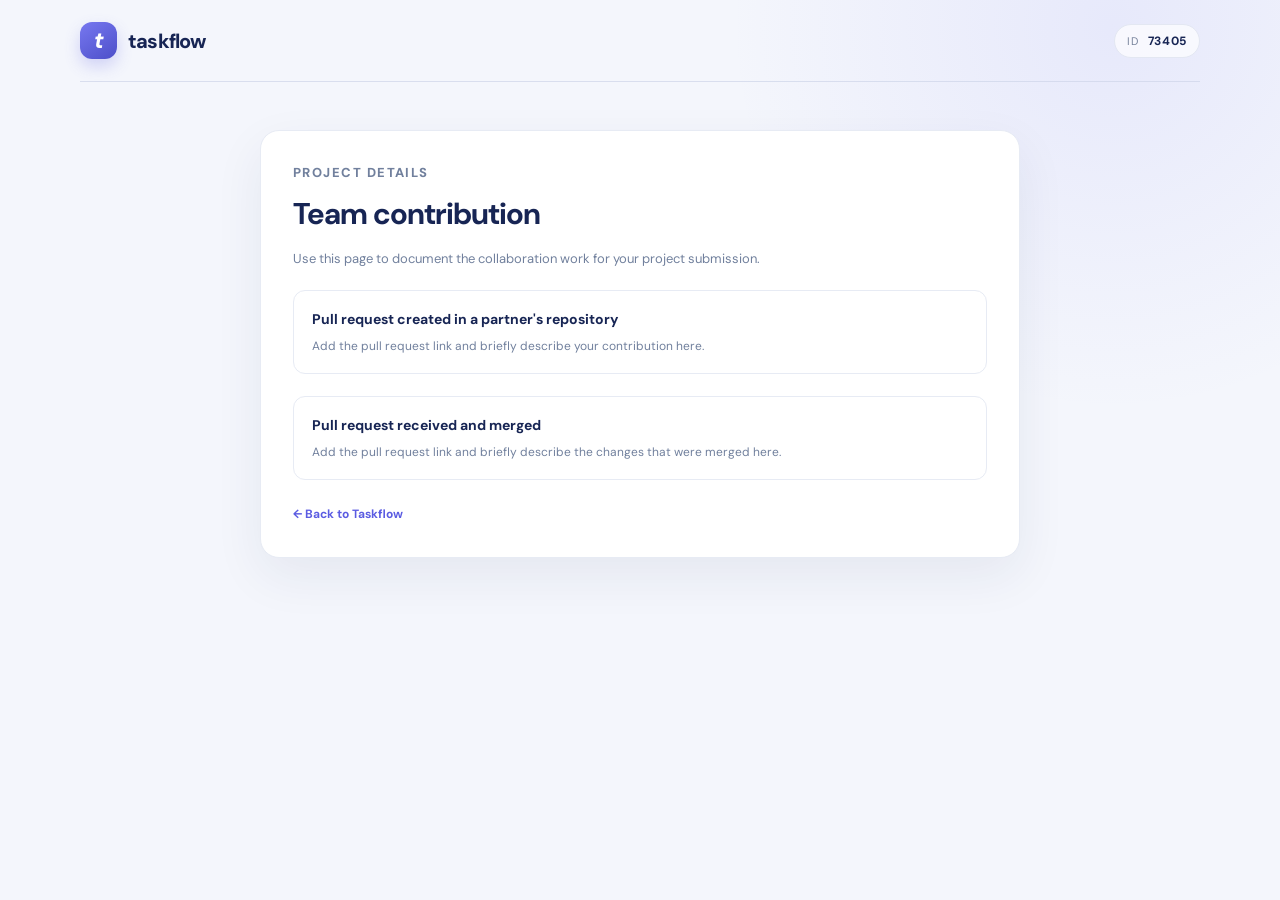
==== contribution.html @ 5c487670 "Initial commit: Task Manager" ====
<!DOCTYPE html>
<html lang="en">
<head>
  <meta charset="UTF-8">
  <meta name="viewport" content="width=device-width, initial-scale=1">
  <meta name="theme-color" content="#172554">
  <title>Team contribution — Taskflow</title>
  <link rel="preconnect" href="https://fonts.googleapis.com">
  <link rel="preconnect" href="https://fonts.gstatic.com" crossorigin>
  <link href="https://fonts.googleapis.com/css2?family=DM+Sans:wght@400;500;600;700;800&display=swap" rel="stylesheet">
  <link rel="stylesheet" href="styles.css">
  <style>
    .contribution-panel { max-width: 760px; margin: 48px auto; padding: 32px; }
    .contribution-panel h1 { margin: 0 0 8px; font-size: 30px; letter-spacing: -1px; }
    .contribution-panel > p { color: var(--muted); font-size: 13px; }
    .contribution-row { margin-top: 22px; padding: 18px; border: 1px solid var(--line); border-radius: 12px; }
    .contribution-row h2 { margin: 0 0 7px; font-size: 14px; }
    .contribution-row p { margin: 0; color: var(--muted); font-size: 12px; }
    .back-link { display: inline-block; margin-top: 25px; color: var(--primary); font-size: 12px; font-weight: 700; text-decoration: none; }
  </style>
</head>
<body>
  <div class="page-shell">
    <header class="topbar">
      <a class="brand" href="index.html"><span class="brand-mark" aria-hidden="true">t</span><span class="brand-name">taskflow</span></a>
      <span class="student-pill">ID <strong>73405</strong></span>
    </header>
    <main class="panel contribution-panel">
      <p class="eyebrow">PROJECT DETAILS</p>
      <h1>Team contribution</h1>
      <p>Use this page to document the collaboration work for your project submission.</p>
      <section class="contribution-row">
        <h2>Pull request created in a partner's repository</h2>
        <p>Add the pull request link and briefly describe your contribution here.</p>
      </section>
      <section class="contribution-row">
        <h2>Pull request received and merged</h2>
        <p>Add the pull request link and briefly describe the changes that were merged here.</p>
      </section>
      <a class="back-link" href="index.html">← Back to Taskflow</a>
    </main>
  </div>
</body>
</html>
---- styles.css ----
:root {
  color-scheme: light;
  --ink: #172554;
  --muted: #71809d;
  --muted-dark: #52617d;
  --page: #f4f6fc;
  --surface: #ffffff;
  --line: #e7ebf4;
  --primary: #5b5ce2;
  --primary-dark: #4546c6;
  --primary-soft: #eeefff;
  --mint: #20a889;
  --mint-soft: #e7f7f2;
  --amber: #d28a32;
  --amber-soft: #fff5e8;
  --danger: #d34b61;
  --danger-soft: #fff0f2;
  --shadow: 0 18px 50px rgba(34, 47, 91, .07);
  font-family: "DM Sans", "Segoe UI", sans-serif;
}

* { box-sizing: border-box; }

body {
  margin: 0;
  min-height: 100vh;
  color: var(--ink);
  background:
    radial-gradient(circle at 87% 3%, rgba(114, 117, 242, .10), transparent 24rem),
    var(--page);
  font-family: "DM Sans", "Segoe UI", sans-serif;
  line-height: 1.5;
}

button, input, textarea { font: inherit; }
button { cursor: pointer; }
button:disabled { cursor: wait; opacity: .65; }

.page-shell { width: min(1120px, calc(100% - 48px)); margin: 0 auto; }

.topbar {
  min-height: 82px;
  display: flex;
  align-items: center;
  justify-content: space-between;
  border-bottom: 1px solid rgba(207, 214, 233, .72);
}

.brand { display: inline-flex; align-items: center; gap: 11px; color: var(--ink); text-decoration: none; }
.brand-mark {
  width: 37px; height: 37px; display: grid; place-items: center;
  color: #fff; background: linear-gradient(145deg, #7778f0, #4d4fc9);
  border-radius: 12px; font-size: 23px; font-weight: 800; font-style: italic;
  box-shadow: 0 7px 16px rgba(91, 92, 226, .24);
}
.brand-name { font-size: 20px; font-weight: 800; letter-spacing: -.8px; }
.topbar-right { display: flex; align-items: center; gap: 17px; }
.workspace-label { color: #929cb2; font-size: 10px; font-weight: 800; letter-spacing: 1.4px; }
.student-details { display: flex; flex-direction: column; align-items: flex-end; gap: 3px; }
.student-pill { padding: 7px 12px; border: 1px solid #e3e7f2; border-radius: 999px; color: #75819a; background: rgba(255,255,255,.7); font-size: 11px; letter-spacing: .7px; }
.student-pill strong { color: var(--ink); margin-left: 5px; font-size: 12px; }
.student-name { padding-right: 5px; color: #75819a; font-size: 11px; font-weight: 700; letter-spacing: .15px; }

.hero {
  min-height: 210px; position: relative; overflow: hidden;
  display: flex; align-items: center; justify-content: space-between;
  padding: 39px 48px; margin: 30px 0 22px;
  border-radius: 24px; color: #fff;
  background: linear-gradient(112deg, #202c61 0%, #343d91 56%, #5557c8 100%);
  box-shadow: 0 18px 40px rgba(40, 49, 117, .16);
}
.hero .eyebrow { color: #bfc5ff; }
.eyebrow { margin: 0 0 8px; color: #929bb2; font-size: 10px; font-weight: 800; letter-spacing: 1.45px; }
.hero h1 { max-width: 570px; margin: 0; color: #fff; font-size: clamp(29px, 4vw, 42px); line-height: 1.13; letter-spacing: -1.8px; font-weight: 700; }
.hero h1 span { color: #b9bbff; }
.hero-copy { max-width: 510px; margin: 12px 0 0; color: #d3d7f1; font-size: 13px; }
.hero-decoration { width: 205px; height: 155px; position: relative; flex: 0 0 205px; }
.deco-circle { position: absolute; display: block; border: 1px solid rgba(255,255,255,.22); border-radius: 50%; }
.circle-one { width: 148px; height: 148px; right: 12px; top: 0; box-shadow: inset 0 0 0 18px rgba(255,255,255,.025), inset 0 0 0 38px rgba(255,255,255,.025); }
.circle-two { width: 93px; height: 93px; right: 39px; top: 27px; background: rgba(255,255,255,.08); }
.deco-spark { position: absolute; right: 78px; top: 45px; color: #d9d9ff; font-size: 42px; }

.stats-grid { display: grid; grid-template-columns: repeat(3, 1fr); gap: 16px; margin-bottom: 22px; }
.stat-card { min-height: 126px; padding: 17px 20px; border: 1px solid var(--line); border-radius: 17px; background: var(--surface); box-shadow: 0 6px 20px rgba(34,47,91,.025); }
.stat-topline { display: flex; align-items: center; justify-content: space-between; }
.stat-label { color: #8b96ad; font-size: 9px; font-weight: 800; letter-spacing: 1.25px; }
.stat-icon { width: 27px; height: 27px; display: grid; place-items: center; border-radius: 9px; background: var(--primary-soft); color: var(--primary); font-size: 15px; font-weight: 700; }
.stat-active .stat-icon { color: var(--amber); background: var(--amber-soft); }
.stat-complete .stat-icon { color: var(--mint); background: var(--mint-soft); }
.stat-number { margin: 4px 0 -3px; font-size: 28px; font-weight: 800; line-height: 1.15; letter-spacing: -1px; }
.stat-caption { margin: 5px 0 0; color: #9aa4b8; font-size: 11px; }

.workspace-grid { display: grid; grid-template-columns: minmax(260px, 330px) minmax(0, 1fr); gap: 18px; align-items: start; }
.panel { border: 1px solid var(--line); border-radius: 19px; background: var(--surface); box-shadow: var(--shadow); }
.composer { padding: 23px; }
.panel-heading, .tasks-heading { display: flex; align-items: flex-start; justify-content: space-between; gap: 12px; }
.panel-heading h2, .tasks-heading h2 { margin: 0; font-size: 21px; font-weight: 800; letter-spacing: -.7px; }
.heading-icon { width: 34px; height: 34px; display: grid; place-items: center; border-radius: 11px; color: var(--primary); background: var(--primary-soft); font-size: 22px; }
#task-form { display: grid; gap: 8px; margin-top: 22px; }
#task-form label { margin-top: 6px; color: #45516c; font-size: 11px; font-weight: 700; }
.optional { float: right; color: #a3abc0; font-size: 8px; font-weight: 800; letter-spacing: .8px; }
#task-form input, #task-form textarea, .search-wrap input {
  width: 100%; border: 1px solid #e5e9f2; outline: 0; color: var(--ink); background: #fafbfe;
  transition: border-color .18s ease, box-shadow .18s ease, background .18s ease;
}
#task-form input, #task-form textarea { border-radius: 10px; padding: 11px 12px; font-size: 12px; }
#task-form input { height: 42px; }
#task-form textarea { min-height: 94px; resize: vertical; }
#task-form input::placeholder, #task-form textarea::placeholder, .search-wrap input::placeholder { color: #aab2c3; }
#task-form input:focus, #task-form textarea:focus, .search-wrap:focus-within { border-color: #a4a5f5; background: #fff; box-shadow: 0 0 0 3px rgba(91,92,226,.10); }
.primary-button {
  min-height: 44px; display: flex; align-items: center; justify-content: center; gap: 8px;
  margin-top: 9px; border: 0; border-radius: 10px; color: #fff;
  background: linear-gradient(100deg, #6264e7, #4f51cb); font-size: 12px; font-weight: 700;
  box-shadow: 0 8px 17px rgba(91,92,226,.2); transition: transform .15s ease, box-shadow .15s ease;
}
.primary-button:hover { transform: translateY(-1px); box-shadow: 0 10px 20px rgba(91,92,226,.27); }
.button-plus { font-size: 18px; line-height: 1; }
.text-button { justify-self: center; padding: 5px 8px; border: 0; color: #7b84a0; background: transparent; font-size: 11px; font-weight: 700; }
.text-button:hover { color: var(--primary); }
.form-footnote { display: flex; align-items: center; gap: 7px; margin: 19px 0 0; color: #9ba5b8; font-size: 10px; }
.footnote-dot { width: 6px; height: 6px; border-radius: 50%; background: #74c9b4; }

.tasks-panel { min-height: 455px; padding: 23px 24px 20px; }
.tasks-heading { align-items: center; }
.task-count { display: inline-grid; min-width: 24px; height: 24px; place-items: center; margin-left: 4px; padding: 0 6px; border-radius: 8px; color: var(--primary); background: var(--primary-soft); font-size: 11px; vertical-align: 3px; letter-spacing: 0; }
.filter-tabs { display: flex; gap: 3px; padding: 4px; border-radius: 10px; background: #f4f5fa; }
.filter-button { padding: 7px 11px; border: 0; border-radius: 7px; color: #8a94aa; background: transparent; font-size: 10px; font-weight: 700; }
.filter-button:hover { color: var(--ink); }
.filter-button.active { color: var(--primary); background: #fff; box-shadow: 0 2px 7px rgba(30,42,85,.08); }
.search-wrap { height: 41px; display: flex; align-items: center; gap: 9px; margin: 20px 0 13px; padding: 0 11px; border: 1px solid #e8ebf3; border-radius: 10px; background: #fafbfe; transition: border-color .18s ease, box-shadow .18s ease; }
.search-icon { color: #98a2b7; font-size: 22px; line-height: 1; transform: rotate(-20deg); }
.search-wrap input { height: 100%; padding: 0; border: 0; background: transparent; box-shadow: none !important; font-size: 11px; }
.search-wrap kbd { min-width: 20px; padding: 1px 5px; border: 1px solid #e4e7ef; border-radius: 5px; color: #a2abc0; background: #fff; text-align: center; font: 10px "DM Sans", sans-serif; }
.status-message { min-height: 0; margin: 0; color: #6f7c98; font-size: 11px; }
.status-message:not(:empty) { margin: 2px 0 10px; }
.status-message.error { color: var(--danger); }
.task-list { display: grid; gap: 10px; }
.task-item { position: relative; display: grid; grid-template-columns: 27px minmax(0,1fr); gap: 11px; padding: 14px 14px 13px; border: 1px solid #e9ecf4; border-radius: 13px; background: #fff; transition: border-color .18s ease, transform .18s ease, box-shadow .18s ease; }
.task-item:hover { transform: translateY(-1px); border-color: #d9dcf7; box-shadow: 0 8px 18px rgba(40,50,100,.055); }
.task-check { width: 23px; height: 23px; display: grid; place-items: center; margin-top: 1px; border: 1.5px solid #cbd2e2; border-radius: 8px; color: transparent; background: #fff; font-size: 13px; font-weight: 800; transition: all .15s ease; }
.task-check:hover { border-color: var(--mint); color: var(--mint); }
.task-item.done .task-check { border-color: var(--mint); color: #fff; background: var(--mint); }
.task-main { min-width: 0; }
.task-topline { display: flex; align-items: flex-start; justify-content: space-between; gap: 12px; }
.task-title { overflow-wrap: anywhere; margin: 0; color: #263354; font-size: 13px; font-weight: 700; line-height: 1.4; }
.task-description { overflow-wrap: anywhere; margin: 5px 0 0; color: #8792a8; font-size: 11px; line-height: 1.55; white-space: pre-wrap; }
.task-status { flex: 0 0 auto; padding: 4px 7px; border-radius: 6px; color: #b37b31; background: var(--amber-soft); font-size: 8px; font-weight: 800; letter-spacing: .45px; text-transform: uppercase; }
.task-item.done .task-status { color: #178c70; background: var(--mint-soft); }
.task-item.done .task-title { color: #929bb0; text-decoration: line-through; text-decoration-thickness: 1.5px; }
.task-actions { display: flex; flex-wrap: wrap; gap: 6px; margin-top: 11px; }
.action-button { padding: 5px 9px; border: 1px solid #e9ecf4; border-radius: 7px; color: #75819a; background: #fff; font-size: 9px; font-weight: 700; }
.action-button:hover { border-color: #cfd2fa; color: var(--primary); background: #f8f8ff; }
.action-button.delete:hover { border-color: #f5ccd3; color: var(--danger); background: var(--danger-soft); }
.empty-state, .loading-state { min-height: 205px; display: flex; flex-direction: column; align-items: center; justify-content: center; padding: 28px; color: #909bb1; text-align: center; font-size: 11px; }
.empty-illustration { width: 53px; height: 53px; display: grid; place-items: center; margin-bottom: 12px; border-radius: 17px; color: var(--primary); background: var(--primary-soft); font-size: 25px; }
.empty-state strong { margin-bottom: 4px; color: #3b496a; font-size: 13px; }
.empty-state p { max-width: 245px; margin: 0; line-height: 1.6; }
.loading-state { flex-direction: row; gap: 10px; }
.spinner { width: 17px; height: 17px; border: 2px solid #e2e4fb; border-top-color: var(--primary); border-radius: 50%; animation: spin .8s linear infinite; }
@keyframes spin { to { transform: rotate(360deg); } }
.page-footer { display: flex; justify-content: space-between; gap: 15px; padding: 23px 2px 30px; color: #a1aabd; font-size: 10px; }
.page-footer a { color: #747f9b; font-weight: 700; text-decoration: none; }
.page-footer a:hover { color: var(--primary); }

:focus-visible { outline: 3px solid rgba(91,92,226,.45); outline-offset: 3px; }
[hidden] { display: none !important; }

@media (max-width: 820px) {
  .workspace-grid { grid-template-columns: 1fr; }
  .composer { order: 1; }
  .tasks-panel { order: 2; }
  .hero-decoration { opacity: .65; transform: scale(.85); transform-origin: right center; margin-left: -35px; }
}
@media (max-width: 600px) {
  .page-shell { width: min(100% - 28px, 540px); }
  .topbar { min-height: 68px; }
  .workspace-label { display: none; }
  .hero { min-height: 190px; padding: 29px 25px; margin-top: 20px; }
  .hero-decoration { position: absolute; right: -54px; opacity: .35; }
  .hero h1 { max-width: 370px; font-size: 32px; }
  .hero-copy { max-width: 330px; font-size: 12px; }
  .stats-grid { gap: 8px; }
  .stat-card { min-height: 110px; padding: 13px 11px; }
  .stat-label { font-size: 8px; letter-spacing: .8px; }
  .stat-icon { width: 23px; height: 23px; }
  .stat-number { font-size: 24px; }
  .stat-caption { font-size: 9px; }
  .composer, .tasks-panel { padding: 19px 16px; }
  .tasks-heading { align-items: flex-start; flex-direction: column; }
  .filter-tabs { align-self: stretch; }
  .filter-button { flex: 1; }
  .task-topline { flex-direction: column; gap: 6px; }
  .task-status { align-self: flex-start; order: -1; }
  .page-footer { font-size: 9px; }
}
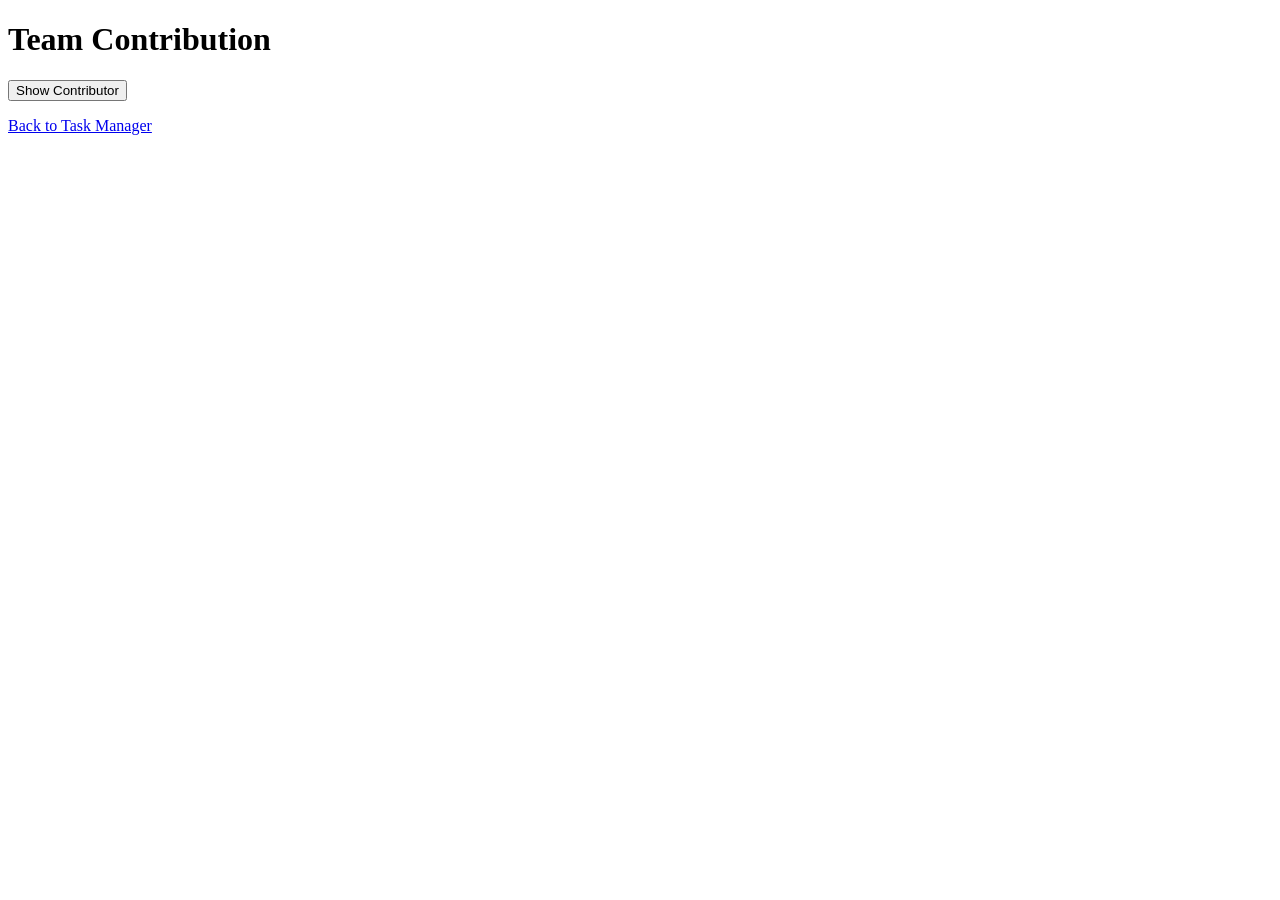
==== commit b88fdc28: "Add contribution.html for team contributions display" ====
--- a/contribution.html
+++ b/contribution.html
@@ -2,43 +2,26 @@
 <html lang="en">
 <head>
   <meta charset="UTF-8">
-  <meta name="viewport" content="width=device-width, initial-scale=1">
-  <meta name="theme-color" content="#172554">
-  <title>Team contribution — Taskflow</title>
-  <link rel="preconnect" href="https://fonts.googleapis.com">
-  <link rel="preconnect" href="https://fonts.gstatic.com" crossorigin>
-  <link href="https://fonts.googleapis.com/css2?family=DM+Sans:wght@400;500;600;700;800&display=swap" rel="stylesheet">
-  <link rel="stylesheet" href="styles.css">
-  <style>
-    .contribution-panel { max-width: 760px; margin: 48px auto; padding: 32px; }
-    .contribution-panel h1 { margin: 0 0 8px; font-size: 30px; letter-spacing: -1px; }
-    .contribution-panel > p { color: var(--muted); font-size: 13px; }
-    .contribution-row { margin-top: 22px; padding: 18px; border: 1px solid var(--line); border-radius: 12px; }
-    .contribution-row h2 { margin: 0 0 7px; font-size: 14px; }
-    .contribution-row p { margin: 0; color: var(--muted); font-size: 12px; }
-    .back-link { display: inline-block; margin-top: 25px; color: var(--primary); font-size: 12px; font-weight: 700; text-decoration: none; }
-  </style>
+  <title>Team Contribution</title>
 </head>
 <body>
-  <div class="page-shell">
-    <header class="topbar">
-      <a class="brand" href="index.html"><span class="brand-mark" aria-hidden="true">t</span><span class="brand-name">taskflow</span></a>
-      <span class="student-pill">ID <strong>73405</strong></span>
-    </header>
-    <main class="panel contribution-panel">
-      <p class="eyebrow">PROJECT DETAILS</p>
-      <h1>Team contribution</h1>
-      <p>Use this page to document the collaboration work for your project submission.</p>
-      <section class="contribution-row">
-        <h2>Pull request created in a partner's repository</h2>
-        <p>Add the pull request link and briefly describe your contribution here.</p>
-      </section>
-      <section class="contribution-row">
-        <h2>Pull request received and merged</h2>
-        <p>Add the pull request link and briefly describe the changes that were merged here.</p>
-      </section>
-      <a class="back-link" href="index.html">← Back to Taskflow</a>
-    </main>
-  </div>
+  <h1>Team Contribution</h1>
+  <button id="load-contributor">Show Contributor</button>
+  <p id="contributor-student-id"></p>
+  <p><a href="index.html">Back to Task Manager</a></p>
+
+  <script>
+    const output = document.getElementById('contributor-student-id');
+    document.getElementById('load-contributor').addEventListener('click', async () => {
+      try {
+        const res = await fetch('contribution.json');
+        if (!res.ok) throw new Error('Request failed (' + res.status + ')');
+        const data = await res.json();
+        output.textContent = 'Contributor Student ID: ' + data.contributorStudentId;
+      } catch (e) {
+        output.textContent = 'Could not load contributor: ' + e.message;
+      }
+    });
+  </script>
 </body>
 </html>
